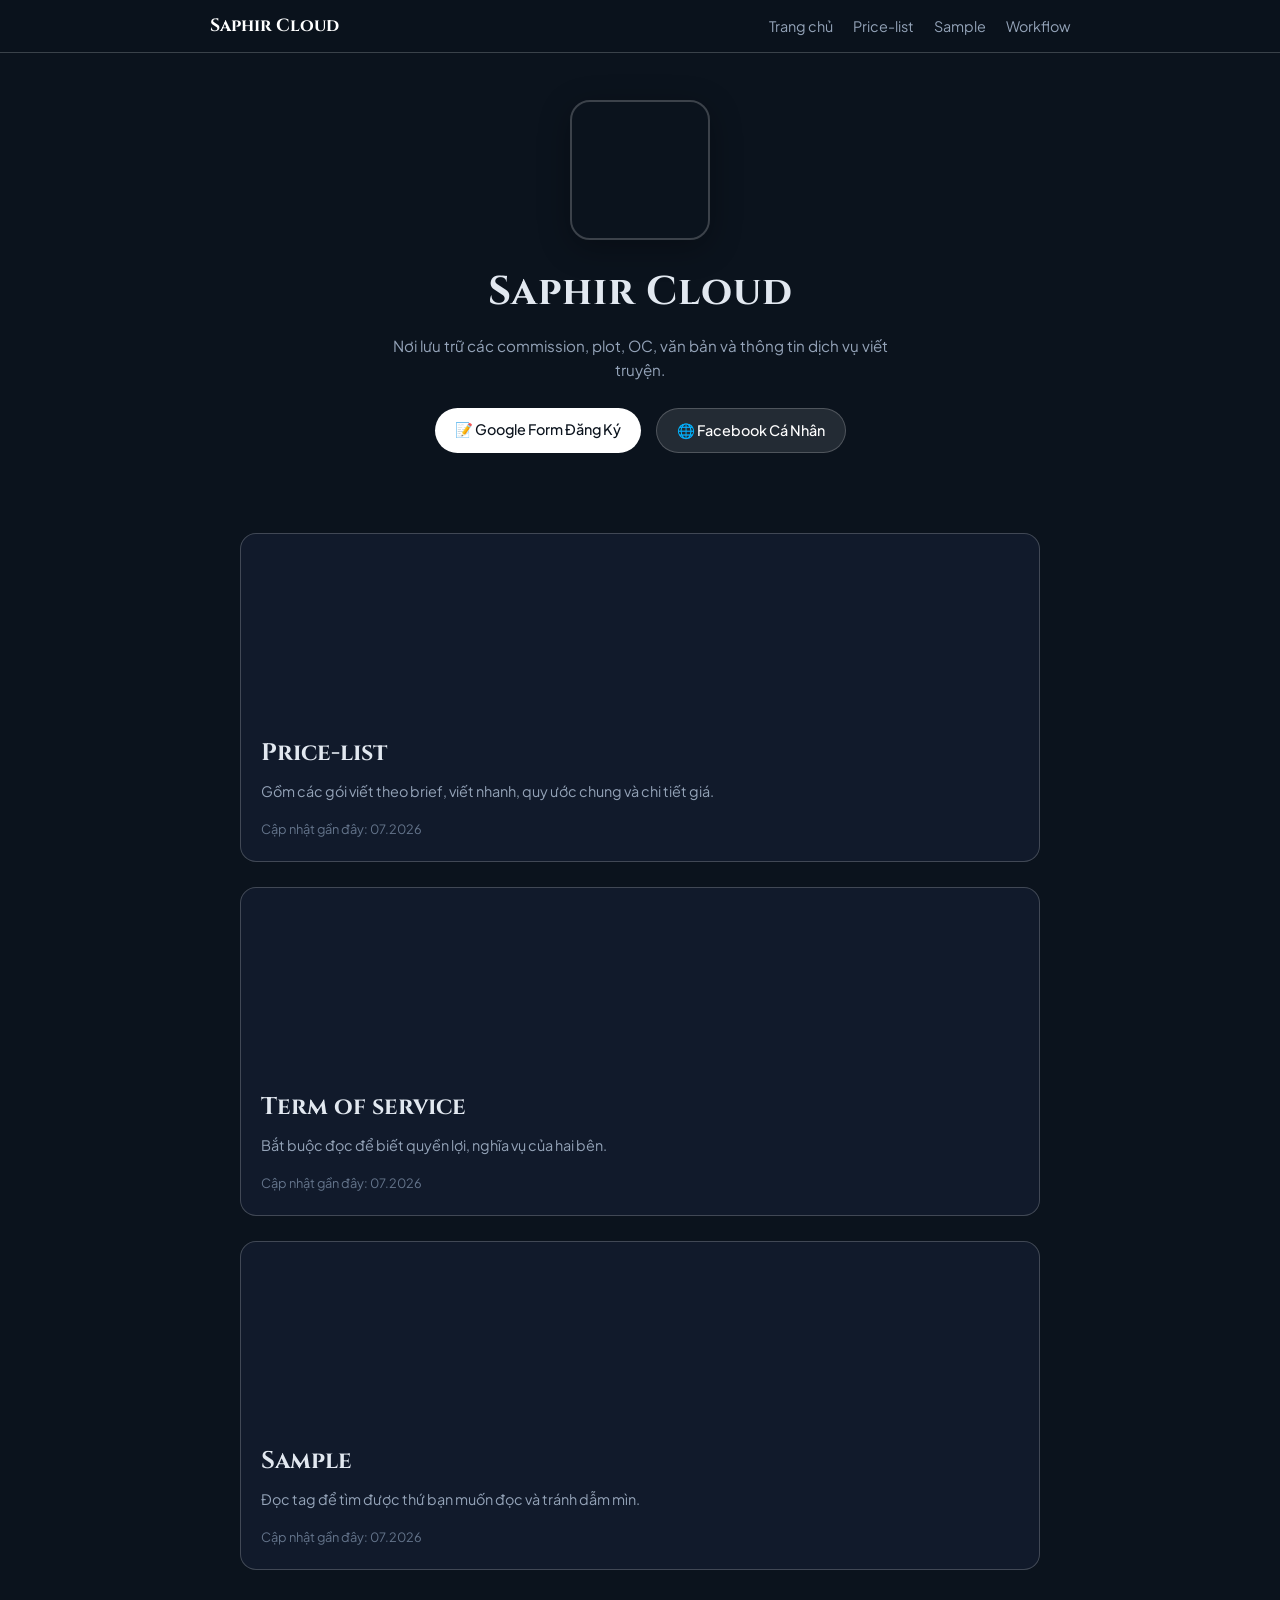
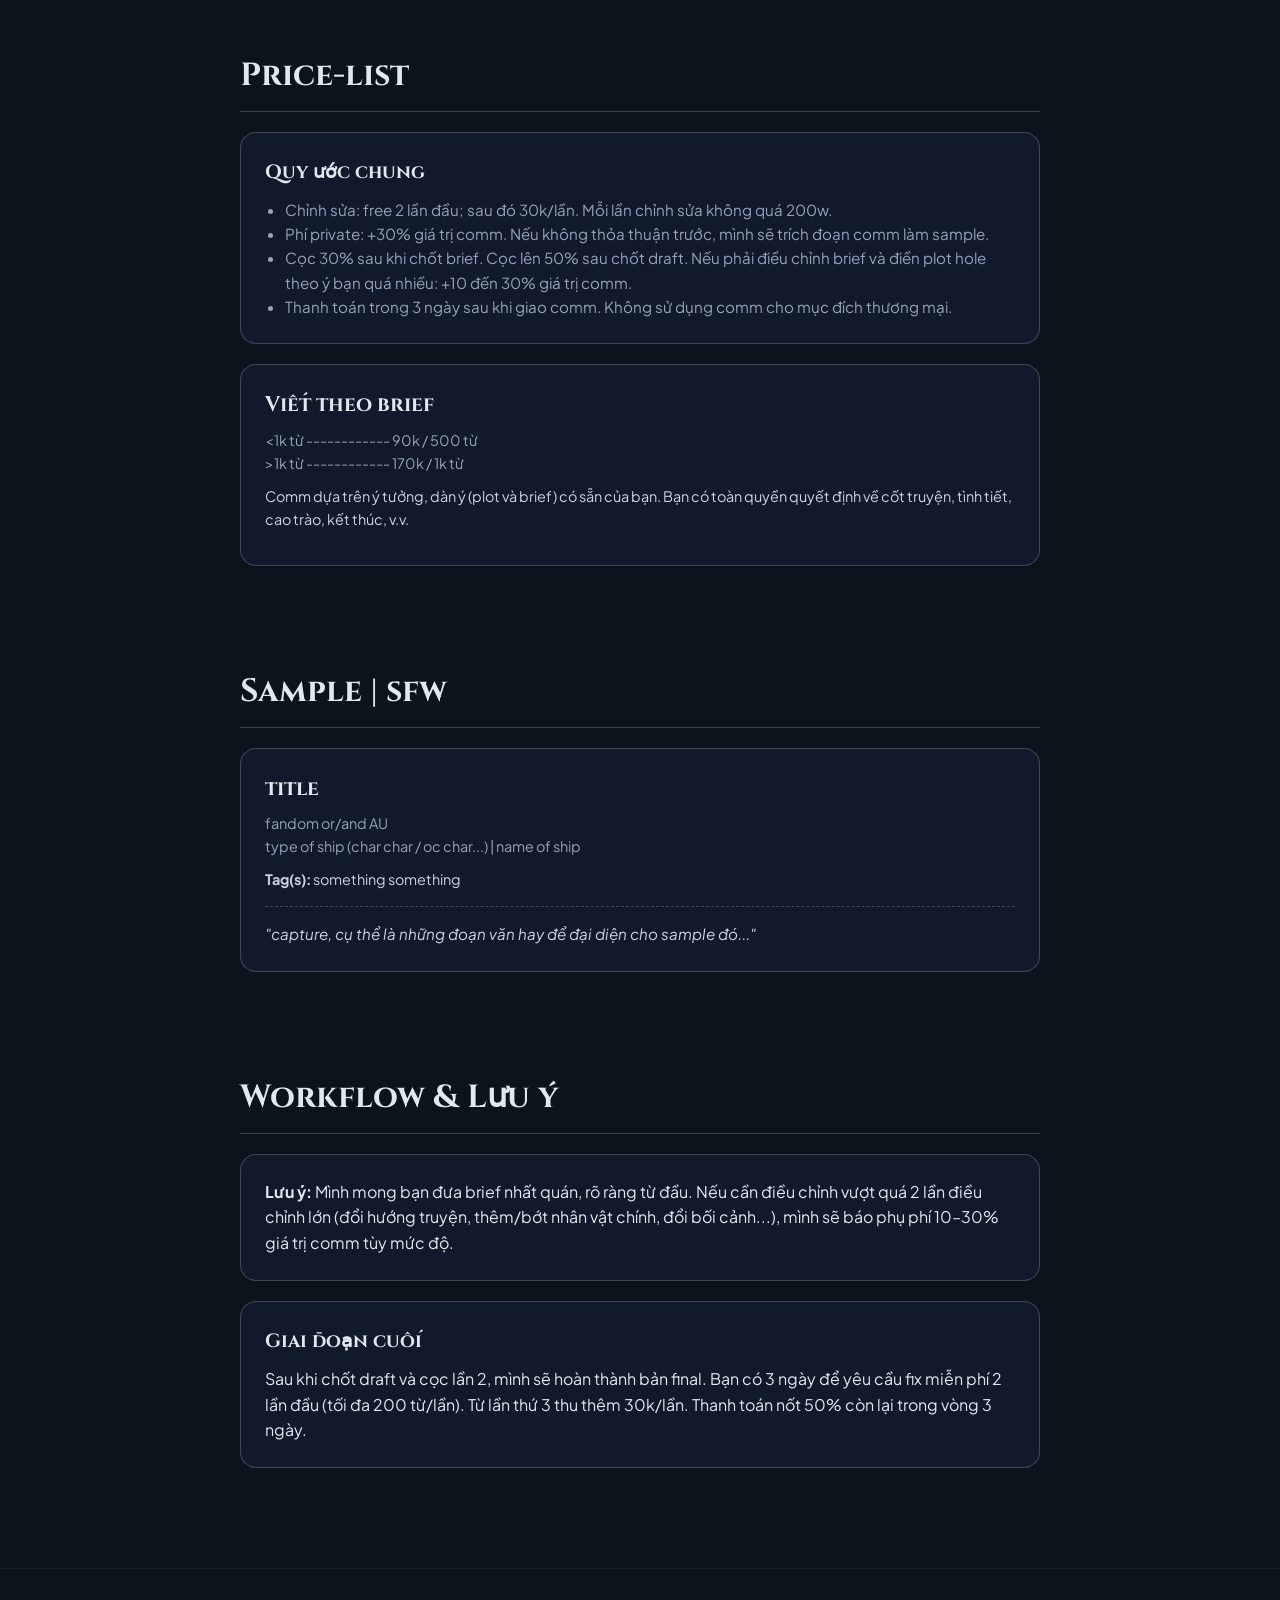
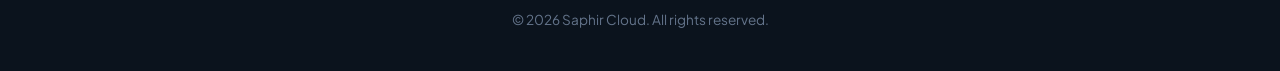
==== my-saphir-cloud-web/index.html @ a9335d6f "Add files via upload" ====
<!DOCTYPE html>
<html lang="vi">
<head>
    <meta charset="UTF-8">
    <meta name="viewport" content="width=device-width, initial-scale=1.0">
    <title>Saphir Cloud | Commission Portfolio</title>
    <link rel="stylesheet" href="css/style.css">
    <!-- Google Fonts -->
    <link href="https://fonts.googleapis.com/css2?family=Cinzel:wght@500;700&family=Plus+Jakarta+Sans:wght@300;400;500;600&display=swap" rel="stylesheet">
</head>
<body>

    <!-- THANH MENU CỐ ĐỊNH TRÊN CÙNG -->
    <nav class="top-navbar">
        <div class="nav-container">
            <a href="#hero" class="nav-logo">Saphir Cloud</a>
            <ul class="nav-menu">
                <li><a href="#hero">Trang chủ</a></li>
                <li><a href="#pricing">Price-list</a></li>
                <li><a href="#samples">Sample</a></li>
                <li><a href="#workflow">Workflow</a></li>
            </ul>
        </div>
    </nav>

    <!-- 1. HERO / HEADER SECTION -->
    <header id="hero" class="hero-section">
        <div class="hero-content">
            <div class="avatar-container">
                <div class="avatar-slide"></div>
            </div>
            <h1 class="brand-title">Saphir Cloud</h1>
            <p class="bio-text">Nơi lưu trữ các commission, plot, OC, văn bản và thông tin dịch vụ viết truyện.</p>
            
            <div class="social-buttons">
                <!-- GÁN LINK GOOGLE FORM CỦA BẠN VÀO ĐÂY -->
                <a href="https://forms.gle/LINK_GOOGLE_FORM_CUA_BAN" target="_blank" class="btn primary-btn">📝 Google Form Đăng Ký</a>
                <!-- GÁN LINK FACEBOOK CỦA BẠN VÀO ĐÂY -->
                <a href="https://facebook.com/LINK_FACEBOOK_CUA_BAN" target="_blank" class="btn secondary-btn">🌐 Facebook Cá Nhân</a>
            </div>
        </div>
    </header>

    <!-- 2. NAVIGATION CARDS / MAIN MENU SECTION -->
    <section id="menu-cards" class="container section-padding">
        <div class="cards-grid">
            <!-- Card 1: Price-list -->
            <div class="card-item" onclick="scrollToSection('pricing')">
                <div class="card-image-box">
                    <div class="img-placeholder water-lily-1"></div>
                </div>
                <div class="card-text">
                    <h2>Price-list</h2>
                    <p>Gồm các gói viết theo brief, viết nhanh, quy ước chung và chi tiết giá.</p>
                    <span class="update-time">Cập nhật gần đây: 07.2026</span>
                </div>
            </div>

            <!-- Card 2: Term of Service - GÁN LINK GOOGLE DOCS VÀO ĐÂY -->
            <a href="https://docs.google.com/document/d/LINK_DOCS_TOS_CUA_BAN" target="_blank" class="card-item card-link">
                <div class="card-image-box">
                    <div class="img-placeholder water-lily-2"></div>
                </div>
                <div class="card-text">
                    <h2>Term of service</h2>
                    <p>Bắt buộc đọc để biết quyền lợi, nghĩa vụ của hai bên.</p>
                    <span class="update-time">Cập nhật gần đây: 07.2026</span>
                </div>
            </a>

            <!-- Card 3: Sample -->
            <div class="card-item" onclick="scrollToSection('samples')">
                <div class="card-image-box">
                    <div class="img-placeholder water-lily-3"></div>
                </div>
                <div class="card-text">
                    <h2>Sample</h2>
                    <p>Đọc tag để tìm được thứ bạn muốn đọc và tránh dẫm mìn.</p>
                    <span class="update-time">Cập nhật gần đây: 07.2026</span>
                </div>
            </div>
        </div>
    </section>

    <!-- 3. PRICE-LIST SECTION -->
    <section id="pricing" class="container section-padding">
        <h2 class="section-heading">Price-list</h2>
        
        <div class="sample-box">
            <h3 class="workflow-heading">Quy ước chung</h3>
            <ul style="padding-left: 20px; color: var(--text-muted); font-size: 0.95rem;">
                <li>Chỉnh sửa: free 2 lần đầu; sau đó 30k/lần. Mỗi lần chỉnh sửa không quá 200w.</li>
                <li>Phí private: +30% giá trị comm. Nếu không thỏa thuận trước, mình sẽ trích đoạn comm làm sample.</li>
                <li>Cọc 30% sau khi chốt brief. Cọc lên 50% sau chốt draft. Nếu phải điều chỉnh brief và điền plot hole theo ý bạn quá nhiều: +10 đến 30% giá trị comm.</li>
                <li>Thanh toán trong 3 ngày sau khi giao comm. Không sử dụng comm cho mục đích thương mại.</li>
            </ul>
        </div>

        <div class="sample-box">
            <h3 class="sample-title">Viết theo brief</h3>
            <p class="sample-meta">&lt;1k từ ------------ 90k / 500 từ</p>
            <p class="sample-meta">&gt;1k từ ------------ 170k / 1k từ</p>
            <p class="sample-tag" style="margin-top: 10px;">Comm dựa trên ý tưởng, dàn ý (plot và brief) có sẵn của bạn. Bạn có toàn quyền quyết định về cốt truyện, tình tiết, cao trào, kết thúc, v.v.</p>
        </div>
    </section>

    <!-- 4. SAMPLE SECTION | SFW -->
    <section id="samples" class="container section-padding">
        <h2 class="section-heading">Sample | sfw</h2>
        
        <div class="sample-box">
            <h3 class="sample-title">title</h3>
            <p class="sample-meta">fandom or/and AU</p>
            <p class="sample-meta">type of ship (char char / oc char...) | name of ship</p>
            <p class="sample-tag"><strong>Tag(s):</strong> something something</p>
            <div class="sample-capture">
                "capture, cụ thể là những đoạn văn hay để đại diện cho sample đó..."
            </div>
        </div>
    </section>

    <!-- 5. WORKFLOW SECTION -->
    <section id="workflow" class="container section-padding">
        <h2 class="section-heading">Workflow & Lưu ý</h2>
        <div class="workflow-box">
            <p><strong>Lưu ý:</strong> Mình mong bạn đưa brief nhất quán, rõ ràng từ đầu. Nếu cần điều chỉnh vượt quá 2 lần điều chỉnh lớn (đổi hướng truyện, thêm/bớt nhân vật chính, đổi bối cảnh...), mình sẽ báo phụ phí 10–30% giá trị comm tùy mức độ.</p>
        </div>
        <div class="workflow-box">
            <h3 class="workflow-heading">Giai đoạn cuối</h3>
            <p>Sau khi chốt draft và cọc lần 2, mình sẽ hoàn thành bản final. Bạn có 3 ngày để yêu cầu fix miễn phí 2 lần đầu (tối đa 200 từ/lần). Từ lần thứ 3 thu thêm 30k/lần. Thanh toán nốt 50% còn lại trong vòng 3 ngày.</p>
        </div>
    </section>

    <!-- FOOTER -->
    <footer>
        <p>&copy; 2026 Saphir Cloud. All rights reserved.</p>
    </footer>

    <script src="js/main.js"></script>
</body>
</html>
---- my-saphir-cloud-web/css/style.css ----
:root {
    --bg-color: #0b131d;
    --card-bg: rgba(20, 30, 48, 0.75);
    --border-color: rgba(255, 255, 255, 0.2);
    --text-color: #e2e8f0;
    --text-muted: #94a3b8;
    --accent-color: #cbd5e1;
}

* {
    box-sizing: border-box;
    margin: 0;
    padding: 0;
}

body {
    background-color: var(--bg-color);
    background-image: linear-gradient(rgba(11, 19, 29, 0.85), rgba(11, 19, 29, 0.95)), url('../assets/images/background.jpg');
    background-size: cover;
    background-attachment: fixed;
    background-position: center;
    color: var(--text-color);
    font-family: 'Plus Jakarta Sans', sans-serif;
    line-height: 1.6;
    scroll-behavior: smooth;
    padding-top: 60px; /* Tránh bị menu che nội dung đầu */
}

h1, h2, h3, .brand-title, .card-text h2, .sample-title, .nav-logo {
    font-family: 'Cinzel', serif;
}

/* THANH MENU CỐ ĐỊNH TRÊN CÙNG */
.top-navbar {
    position: fixed;
    top: 0;
    left: 0;
    width: 100%;
    background: rgba(11, 19, 29, 0.9);
    backdrop-filter: blur(10px);
    border-bottom: 1px solid var(--border-color);
    z-index: 1000;
}

.nav-container {
    max-width: 900px;
    margin: 0 auto;
    padding: 12px 20px;
    display: flex;
    justify-content: space-between;
    align-items: center;
}

.nav-logo {
    color: #ffffff;
    font-weight: 700;
    text-decoration: none;
    font-size: 1.1rem;
}

.nav-menu {
    display: flex;
    list-style: none;
    gap: 20px;
}

.nav-menu li a {
    color: var(--text-muted);
    text-decoration: none;
    font-size: 0.9rem;
    transition: color 0.3s ease;
}

.nav-menu li a:hover {
    color: #ffffff;
}

/* Các cấu trúc khác giữ nguyên */
.container {
    max-width: 800px;
    margin: 0 auto;
    padding: 0 20px;
}

.section-padding {
    padding: 40px 0;
}

.hero-section {
    text-align: center;
    padding: 40px 20px 40px;
}

.avatar-container {
    width: 140px;
    height: 140px;
    margin: 0 auto 20px;
    border-radius: 20px;
    overflow: hidden;
    border: 2px solid var(--border-color);
    box-shadow: 0 8px 32px rgba(0, 0, 0, 0.3);
}

.avatar-slide {
    width: 100%;
    height: 100%;
    background-image: url('../assets/images/avatar.jpg');
    background-size: cover;
    background-position: center;
}

.brand-title {
    font-size: 2.5rem;
    font-weight: 700;
    margin-bottom: 10px;
    letter-spacing: 1px;
}

.bio-text {
    color: var(--text-muted);
    font-size: 0.95rem;
    max-width: 500px;
    margin: 0 auto 25px;
}

.social-buttons {
    display: flex;
    justify-content: center;
    gap: 15px;
    flex-wrap: wrap;
}

.btn {
    padding: 10px 20px;
    border-radius: 30px;
    text-decoration: none;
    font-weight: 500;
    font-size: 0.9rem;
    transition: all 0.3s ease;
}

.primary-btn {
    background-color: #ffffff;
    color: #0b131d;
}

.primary-btn:hover {
    background-color: #cbd5e1;
}

.secondary-btn {
    background-color: rgba(255, 255, 255, 0.1);
    color: #ffffff;
    border: 1px solid var(--border-color);
}

.secondary-btn:hover {
    background-color: rgba(255, 255, 255, 0.2);
}

.cards-grid {
    display: flex;
    flex-direction: column;
    gap: 25px;
}

.card-item, .card-link {
    background: var(--card-bg);
    border: 1px solid var(--border-color);
    border-radius: 16px;
    overflow: hidden;
    cursor: pointer;
    transition: transform 0.3s ease, border-color 0.3s ease;
    backdrop-filter: blur(10px);
    display: block;
    text-decoration: none;
    color: inherit;
}

.card-item:hover, .card-link:hover {
    transform: translateY(-4px);
    border-color: rgba(255, 255, 255, 0.5);
}

.card-image-box {
    height: 180px;
    overflow: hidden;
}

.img-placeholder {
    width: 100%;
    height: 100%;
    background-size: cover;
    background-position: center;
}

.water-lily-1 { background-image: url('../assets/images/sample1.jpg'); }
.water-lily-2 { background-image: url('../assets/images/sample2.jpg'); }
.water-lily-3 { background-image: url('../assets/images/sample3.jpg'); }

.card-text {
    padding: 20px;
}

.card-text h2 {
    font-size: 1.5rem;
    margin-bottom: 8px;
}

.card-text p {
    color: var(--text-muted);
    font-size: 0.9rem;
    margin-bottom: 12px;
}

.update-time {
    font-size: 0.8rem;
    color: #64748b;
}

.section-heading {
    font-size: 2rem;
    margin-bottom: 20px;
    border-bottom: 1px solid var(--border-color);
    padding-bottom: 10px;
}

.sample-box, .workflow-box {
    background: var(--card-bg);
    border: 1px solid var(--border-color);
    border-radius: 16px;
    padding: 24px;
    margin-bottom: 20px;
    backdrop-filter: blur(10px);
}

.sample-title {
    font-size: 1.3rem;
    font-weight: 700;
    margin-bottom: 6px;
}

.sample-meta {
    font-size: 0.9rem;
    color: var(--text-muted);
}

.sample-tag {
    font-size: 0.9rem;
    color: var(--accent-color);
    margin: 10px 0;
}

.sample-capture {
    margin-top: 15px;
    padding-top: 15px;
    border-top: 1px dashed var(--border-color);
    font-style: italic;
    color: #cbd5e1;
    font-size: 0.95rem;
}

.workflow-heading {
    font-size: 1.2rem;
    margin-bottom: 10px;
}

footer {
    text-align: center;
    padding: 40px 20px;
    color: #64748b;
    font-size: 0.85rem;
    border-top: 1px solid rgba(255, 255, 255, 0.05);
    margin-top: 40px;
}
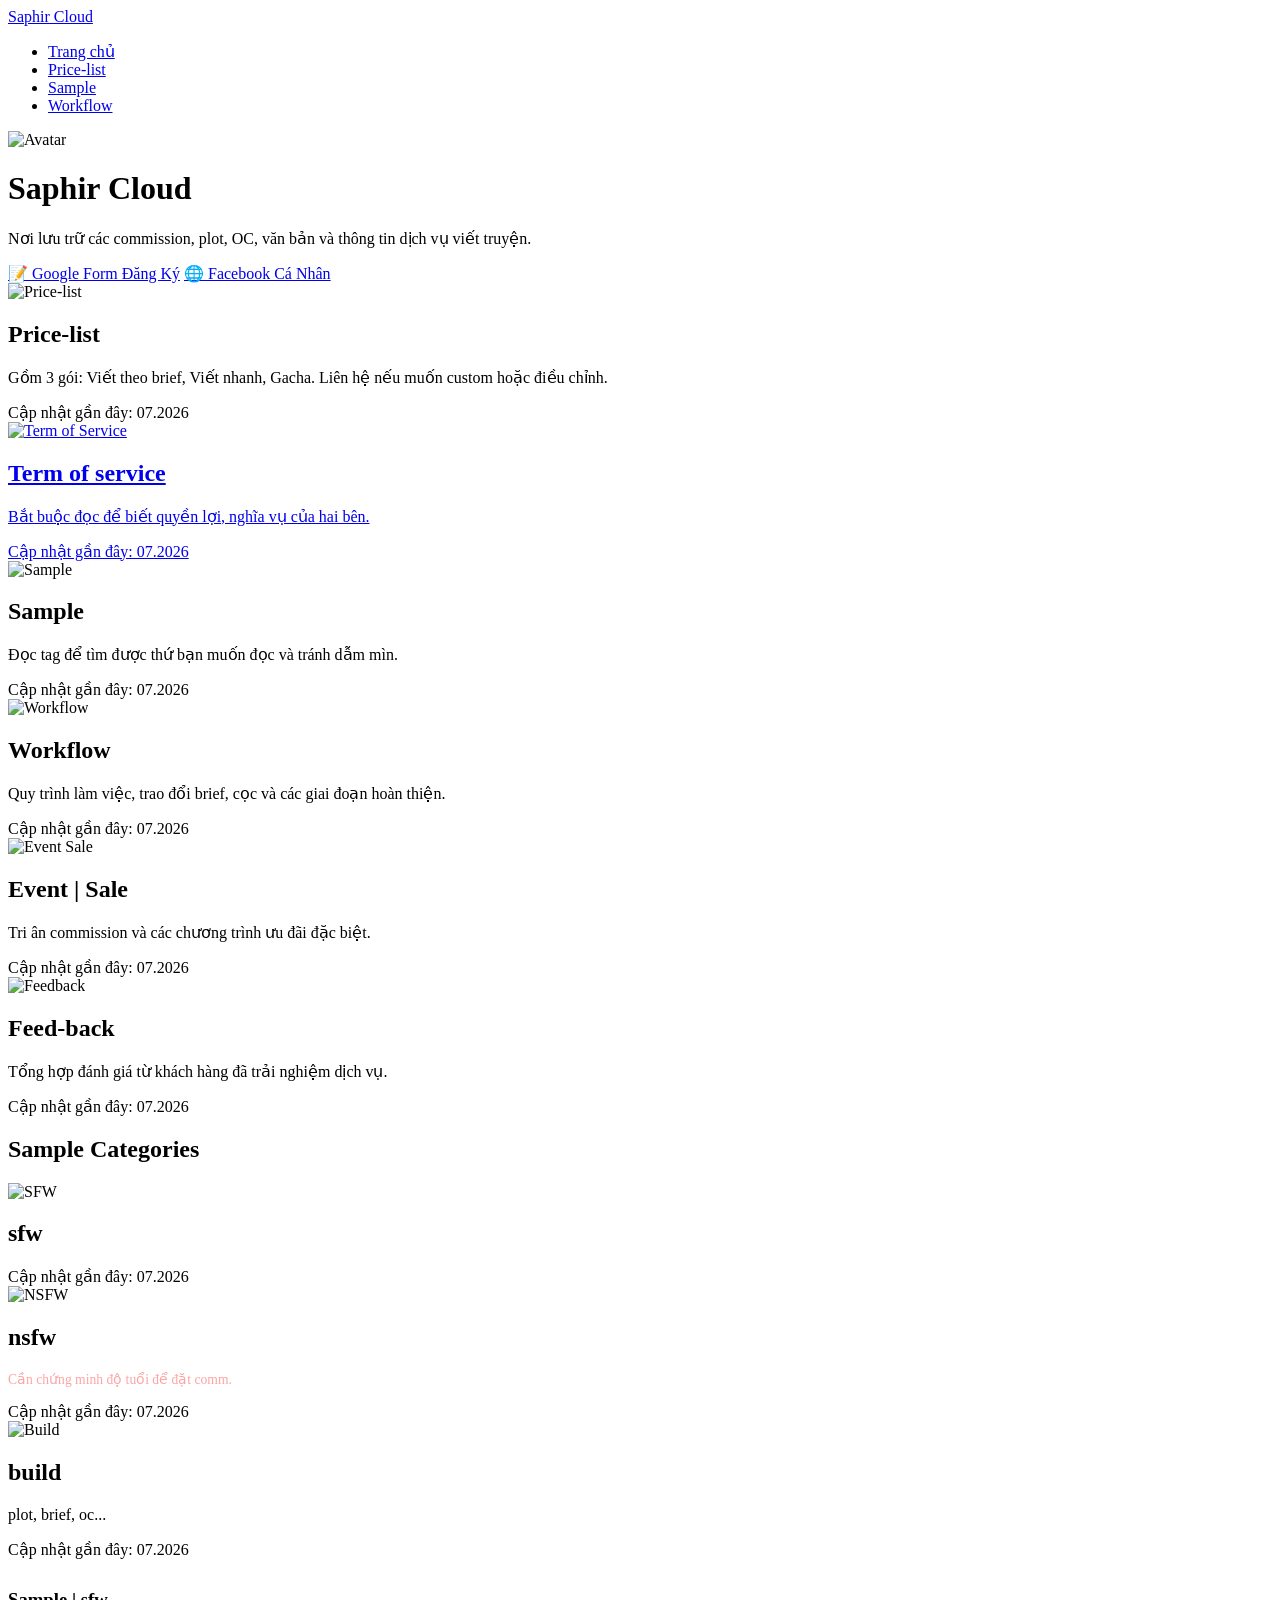
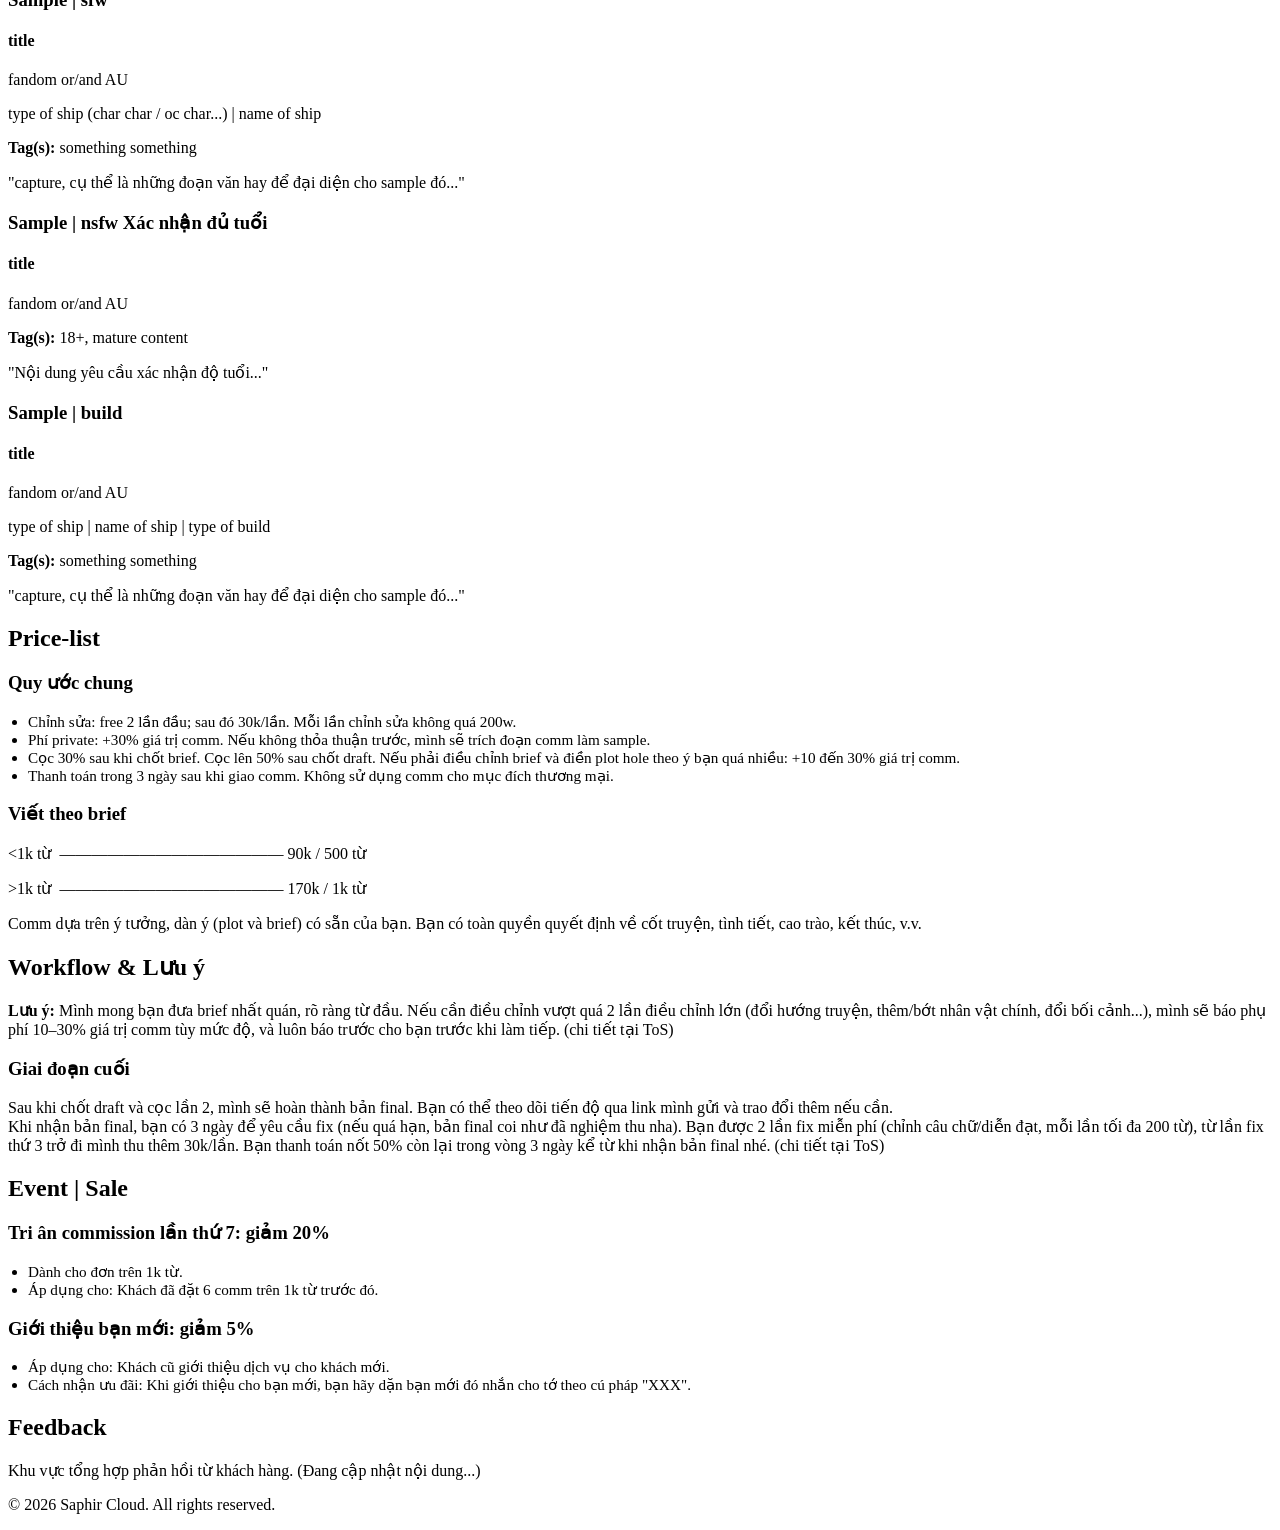
==== commit eb94ecdc: "Add files via upload" ====
--- a/my-saphir-cloud-web/index.html
+++ b/my-saphir-cloud-web/index.html
@@ -5,7 +5,6 @@
     <meta name="viewport" content="width=device-width, initial-scale=1.0">
     <title>Saphir Cloud | Commission Portfolio</title>
     <link rel="stylesheet" href="css/style.css">
-    <!-- Google Fonts -->
     <link href="https://fonts.googleapis.com/css2?family=Cinzel:wght@500;700&family=Plus+Jakarta+Sans:wght@300;400;500;600&display=swap" rel="stylesheet">
 </head>
 <body>
@@ -23,43 +22,42 @@
         </div>
     </nav>
 
-    <!-- 1. HERO / HEADER SECTION -->
+    <!-- HERO SECTION -->
     <header id="hero" class="hero-section">
         <div class="hero-content">
             <div class="avatar-container">
-                <div class="avatar-slide"></div>
+                <img src="assets/images/avatar.jpg" alt="Avatar" class="avatar-img">
             </div>
             <h1 class="brand-title">Saphir Cloud</h1>
             <p class="bio-text">Nơi lưu trữ các commission, plot, OC, văn bản và thông tin dịch vụ viết truyện.</p>
             
             <div class="social-buttons">
-                <!-- GÁN LINK GOOGLE FORM CỦA BẠN VÀO ĐÂY -->
                 <a href="https://forms.gle/LINK_GOOGLE_FORM_CUA_BAN" target="_blank" class="btn primary-btn">📝 Google Form Đăng Ký</a>
-                <!-- GÁN LINK FACEBOOK CỦA BẠN VÀO ĐÂY -->
                 <a href="https://facebook.com/LINK_FACEBOOK_CUA_BAN" target="_blank" class="btn secondary-btn">🌐 Facebook Cá Nhân</a>
             </div>
         </div>
     </header>
 
-    <!-- 2. NAVIGATION CARDS / MAIN MENU SECTION -->
+    <!-- 6 KHỐI NỘI DUNG CHÍNH -->
     <section id="menu-cards" class="container section-padding">
         <div class="cards-grid">
-            <!-- Card 1: Price-list -->
+            
+            <!-- 1. Price-list -->
             <div class="card-item" onclick="scrollToSection('pricing')">
                 <div class="card-image-box">
-                    <div class="img-placeholder water-lily-1"></div>
+                    <img src="assets/images/price-list.jpg" alt="Price-list">
                 </div>
                 <div class="card-text">
                     <h2>Price-list</h2>
-                    <p>Gồm các gói viết theo brief, viết nhanh, quy ước chung và chi tiết giá.</p>
-                    <span class="update-time">Cập nhật gần đây: 07.2026</span>
-                </div>
-            </div>
-
-            <!-- Card 2: Term of Service - GÁN LINK GOOGLE DOCS VÀO ĐÂY -->
+                    <p>Gồm 3 gói: Viết theo brief, Viết nhanh, Gacha. Liên hệ nếu muốn custom hoặc điều chỉnh.</p>
+                    <span class="update-time">Cập nhật gần đây: 07.2026</span>
+                </div>
+            </div>
+
+            <!-- 2. Term of Service -->
             <a href="https://docs.google.com/document/d/LINK_DOCS_TOS_CUA_BAN" target="_blank" class="card-item card-link">
                 <div class="card-image-box">
-                    <div class="img-placeholder water-lily-2"></div>
+                    <img src="assets/images/tos.jpg" alt="Term of Service">
                 </div>
                 <div class="card-text">
                     <h2>Term of service</h2>
@@ -68,10 +66,10 @@
                 </div>
             </a>
 
-            <!-- Card 3: Sample -->
+            <!-- 3. Sample -->
             <div class="card-item" onclick="scrollToSection('samples')">
                 <div class="card-image-box">
-                    <div class="img-placeholder water-lily-3"></div>
+                    <img src="assets/images/sample-menu.jpg" alt="Sample">
                 </div>
                 <div class="card-text">
                     <h2>Sample</h2>
@@ -79,10 +77,96 @@
                     <span class="update-time">Cập nhật gần đây: 07.2026</span>
                 </div>
             </div>
-        </div>
-    </section>
-
-    <!-- 3. PRICE-LIST SECTION -->
+
+            <!-- 4. Workflow -->
+            <div class="card-item" onclick="scrollToSection('workflow')">
+                <div class="card-image-box">
+                    <img src="assets/images/workflow.jpg" alt="Workflow">
+                </div>
+                <div class="card-text">
+                    <h2>Workflow</h2>
+                    <p>Quy trình làm việc, trao đổi brief, cọc và các giai đoạn hoàn thiện.</p>
+                    <span class="update-time">Cập nhật gần đây: 07.2026</span>
+                </div>
+            </div>
+
+            <!-- 5. Event | Sale -->
+            <div class="card-item" onclick="scrollToSection('event')">
+                <div class="card-image-box">
+                    <img src="assets/images/event-sale.jpg" alt="Event Sale">
+                </div>
+                <div class="card-text">
+                    <h2>Event | Sale</h2>
+                    <p>Tri ân commission và các chương trình ưu đãi đặc biệt.</p>
+                    <span class="update-time">Cập nhật gần đây: 07.2026</span>
+                </div>
+            </div>
+
+            <!-- 6. Feedback -->
+            <div class="card-item" onclick="scrollToSection('feedback')">
+                <div class="card-image-box">
+                    <img src="assets/images/feedback.jpg" alt="Feedback">
+                </div>
+                <div class="card-text">
+                    <h2>Feed-back</h2>
+                    <p>Tổng hợp đánh giá từ khách hàng đã trải nghiệm dịch vụ.</p>
+                    <span class="update-time">Cập nhật gần đây: 07.2026</span>
+                </div>
+            </div>
+
+        </div>
+    </section>
+
+    <!-- SAMPLE CATEGORIES (SFW, NSFW, BUILD) -->
+    <section id="samples" class="container section-padding">
+        <h2 class="section-heading">Sample Categories</h2>
+        
+        <div class="cards-grid" style="margin-bottom: 30px;">
+            <div class="card-item" onclick="scrollToSection('sfw-section')">
+                <div class="card-image-box"><img src="assets/images/sfw.jpg" alt="SFW"></div>
+                <div class="card-text"><h2>sfw</h2><span class="update-time">Cập nhật gần đây: 07.2026</span></div>
+            </div>
+            <div class="card-item" onclick="scrollToSection('nsfw-section')">
+                <div class="card-image-box"><img src="assets/images/nsfw.jpg" alt="NSFW"></div>
+                <div class="card-text"><h2>nsfw</h2><p style="color: #fca5a5; font-size: 0.85rem;">Cần chứng minh độ tuổi để đặt comm.</p><span class="update-time">Cập nhật gần đây: 07.2026</span></div>
+            </div>
+            <div class="card-item" onclick="scrollToSection('build-section')">
+                <div class="card-image-box"><img src="assets/images/build.jpg" alt="Build"></div>
+                <div class="card-text"><h2>build</h2><p>plot, brief, oc...</p><span class="update-time">Cập nhật gần đây: 07.2026</span></div>
+            </div>
+        </div>
+
+        <!-- Chi tiết SFW -->
+        <div id="sfw-section" class="sample-box">
+            <h3 class="sample-cat-title">Sample | sfw</h3>
+            <h4 class="sample-title">title</h4>
+            <p class="sample-meta">fandom or/and AU</p>
+            <p class="sample-meta">type of ship (char char / oc char...) | name of ship</p>
+            <p class="sample-tag"><strong>Tag(s):</strong> something something</p>
+            <div class="sample-capture">"capture, cụ thể là những đoạn văn hay để đại diện cho sample đó..."</div>
+        </div>
+
+        <!-- Chi tiết NSFW -->
+        <div id="nsfw-section" class="sample-box" style="margin-top: 20px;">
+            <h3 class="sample-cat-title">Sample | nsfw <span class="badge-age">Xác nhận đủ tuổi</span></h3>
+            <h4 class="sample-title">title</h4>
+            <p class="sample-meta">fandom or/and AU</p>
+            <p class="sample-tag"><strong>Tag(s):</strong> 18+, mature content</p>
+            <div class="sample-capture">"Nội dung yêu cầu xác nhận độ tuổi..."</div>
+        </div>
+
+        <!-- Chi tiết BUILD -->
+        <div id="build-section" class="sample-box" style="margin-top: 20px;">
+            <h3 class="sample-cat-title">Sample | build</h3>
+            <h4 class="sample-title">title</h4>
+            <p class="sample-meta">fandom or/and AU</p>
+            <p class="sample-meta">type of ship | name of ship | type of build</p>
+            <p class="sample-tag"><strong>Tag(s):</strong> something something</p>
+            <div class="sample-capture">"capture, cụ thể là những đoạn văn hay để đại diện cho sample đó..."</div>
+        </div>
+    </section>
+
+    <!-- PRICE-LIST CHI TIẾT -->
     <section id="pricing" class="container section-padding">
         <h2 class="section-heading">Price-list</h2>
         
@@ -98,36 +182,51 @@
 
         <div class="sample-box">
             <h3 class="sample-title">Viết theo brief</h3>
-            <p class="sample-meta">&lt;1k từ ------------ 90k / 500 từ</p>
-            <p class="sample-meta">&gt;1k từ ------------ 170k / 1k từ</p>
+            <p class="sample-meta">&lt;1k từ &nbsp;&mdash;&mdash;&mdash;&mdash;&mdash;&mdash;&mdash;&mdash;&mdash;&mdash;&mdash;&mdash;&mdash;&mdash; 90k / 500 từ</p>
+            <p class="sample-meta">&gt;1k từ &nbsp;&mdash;&mdash;&mdash;&mdash;&mdash;&mdash;&mdash;&mdash;&mdash;&mdash;&mdash;&mdash;&mdash;&mdash; 170k / 1k từ</p>
             <p class="sample-tag" style="margin-top: 10px;">Comm dựa trên ý tưởng, dàn ý (plot và brief) có sẵn của bạn. Bạn có toàn quyền quyết định về cốt truyện, tình tiết, cao trào, kết thúc, v.v.</p>
         </div>
     </section>
 
-    <!-- 4. SAMPLE SECTION | SFW -->
-    <section id="samples" class="container section-padding">
-        <h2 class="section-heading">Sample | sfw</h2>
-        
-        <div class="sample-box">
-            <h3 class="sample-title">title</h3>
-            <p class="sample-meta">fandom or/and AU</p>
-            <p class="sample-meta">type of ship (char char / oc char...) | name of ship</p>
-            <p class="sample-tag"><strong>Tag(s):</strong> something something</p>
-            <div class="sample-capture">
-                "capture, cụ thể là những đoạn văn hay để đại diện cho sample đó..."
-            </div>
-        </div>
-    </section>
-
-    <!-- 5. WORKFLOW SECTION -->
+    <!-- WORKFLOW CHI TIẾT -->
     <section id="workflow" class="container section-padding">
         <h2 class="section-heading">Workflow & Lưu ý</h2>
         <div class="workflow-box">
-            <p><strong>Lưu ý:</strong> Mình mong bạn đưa brief nhất quán, rõ ràng từ đầu. Nếu cần điều chỉnh vượt quá 2 lần điều chỉnh lớn (đổi hướng truyện, thêm/bớt nhân vật chính, đổi bối cảnh...), mình sẽ báo phụ phí 10–30% giá trị comm tùy mức độ.</p>
+            <p><strong>Lưu ý:</strong> Mình mong bạn đưa brief nhất quán, rõ ràng từ đầu. Nếu cần điều chỉnh vượt quá 2 lần điều chỉnh lớn (đổi hướng truyện, thêm/bớt nhân vật chính, đổi bối cảnh...), mình sẽ báo phụ phí 10–30% giá trị comm tùy mức độ, và luôn báo trước cho bạn trước khi làm tiếp. (chi tiết tại ToS)</p>
         </div>
         <div class="workflow-box">
             <h3 class="workflow-heading">Giai đoạn cuối</h3>
-            <p>Sau khi chốt draft và cọc lần 2, mình sẽ hoàn thành bản final. Bạn có 3 ngày để yêu cầu fix miễn phí 2 lần đầu (tối đa 200 từ/lần). Từ lần thứ 3 thu thêm 30k/lần. Thanh toán nốt 50% còn lại trong vòng 3 ngày.</p>
+            <p>Sau khi chốt draft và cọc lần 2, mình sẽ hoàn thành bản final. Bạn có thể theo dõi tiến độ qua link mình gửi và trao đổi thêm nếu cần.<br>
+            Khi nhận bản final, bạn có 3 ngày để yêu cầu fix (nếu quá hạn, bản final coi như đã nghiệm thu nha). Bạn được 2 lần fix miễn phí (chỉnh câu chữ/diễn đạt, mỗi lần tối đa 200 từ), từ lần fix thứ 3 trở đi mình thu thêm 30k/lần. Bạn thanh toán nốt 50% còn lại trong vòng 3 ngày kể từ khi nhận bản final nhé. (chi tiết tại ToS)</p>
+        </div>
+    </section>
+
+    <!-- EVENT | SALE SECTION (Đã cập nhật đúng chuẩn theo ảnh nguồn) -->
+    <section id="event" class="container section-padding">
+        <h2 class="section-heading">Event | Sale</h2>
+        
+        <div class="sample-box">
+            <h3 class="sample-title">Tri ân commission lần thứ 7: giảm 20%</h3>
+            <ul style="padding-left: 20px; color: var(--text-muted); font-size: 0.95rem; margin-top: 8px;">
+                <li>Dành cho đơn trên 1k từ.</li>
+                <li>Áp dụng cho: Khách đã đặt 6 comm trên 1k từ trước đó.</li>
+            </ul>
+        </div>
+
+        <div class="sample-box">
+            <h3 class="sample-title">Giới thiệu bạn mới: giảm 5%</h3>
+            <ul style="padding-left: 20px; color: var(--text-muted); font-size: 0.95rem; margin-top: 8px;">
+                <li>Áp dụng cho: Khách cũ giới thiệu dịch vụ cho khách mới.</li>
+                <li>Cách nhận ưu đãi: Khi giới thiệu cho bạn mới, bạn hãy dặn bạn mới đó nhắn cho tớ theo cú pháp "XXX".</li>
+            </ul>
+        </div>
+    </section>
+
+    <!-- FEEDBACK SECTION -->
+    <section id="feedback" class="container section-padding">
+        <h2 class="section-heading">Feedback</h2>
+        <div class="sample-box">
+            <p style="color: var(--text-muted);">Khu vực tổng hợp phản hồi từ khách hàng. (Đang cập nhật nội dung...)</p>
         </div>
     </section>
 
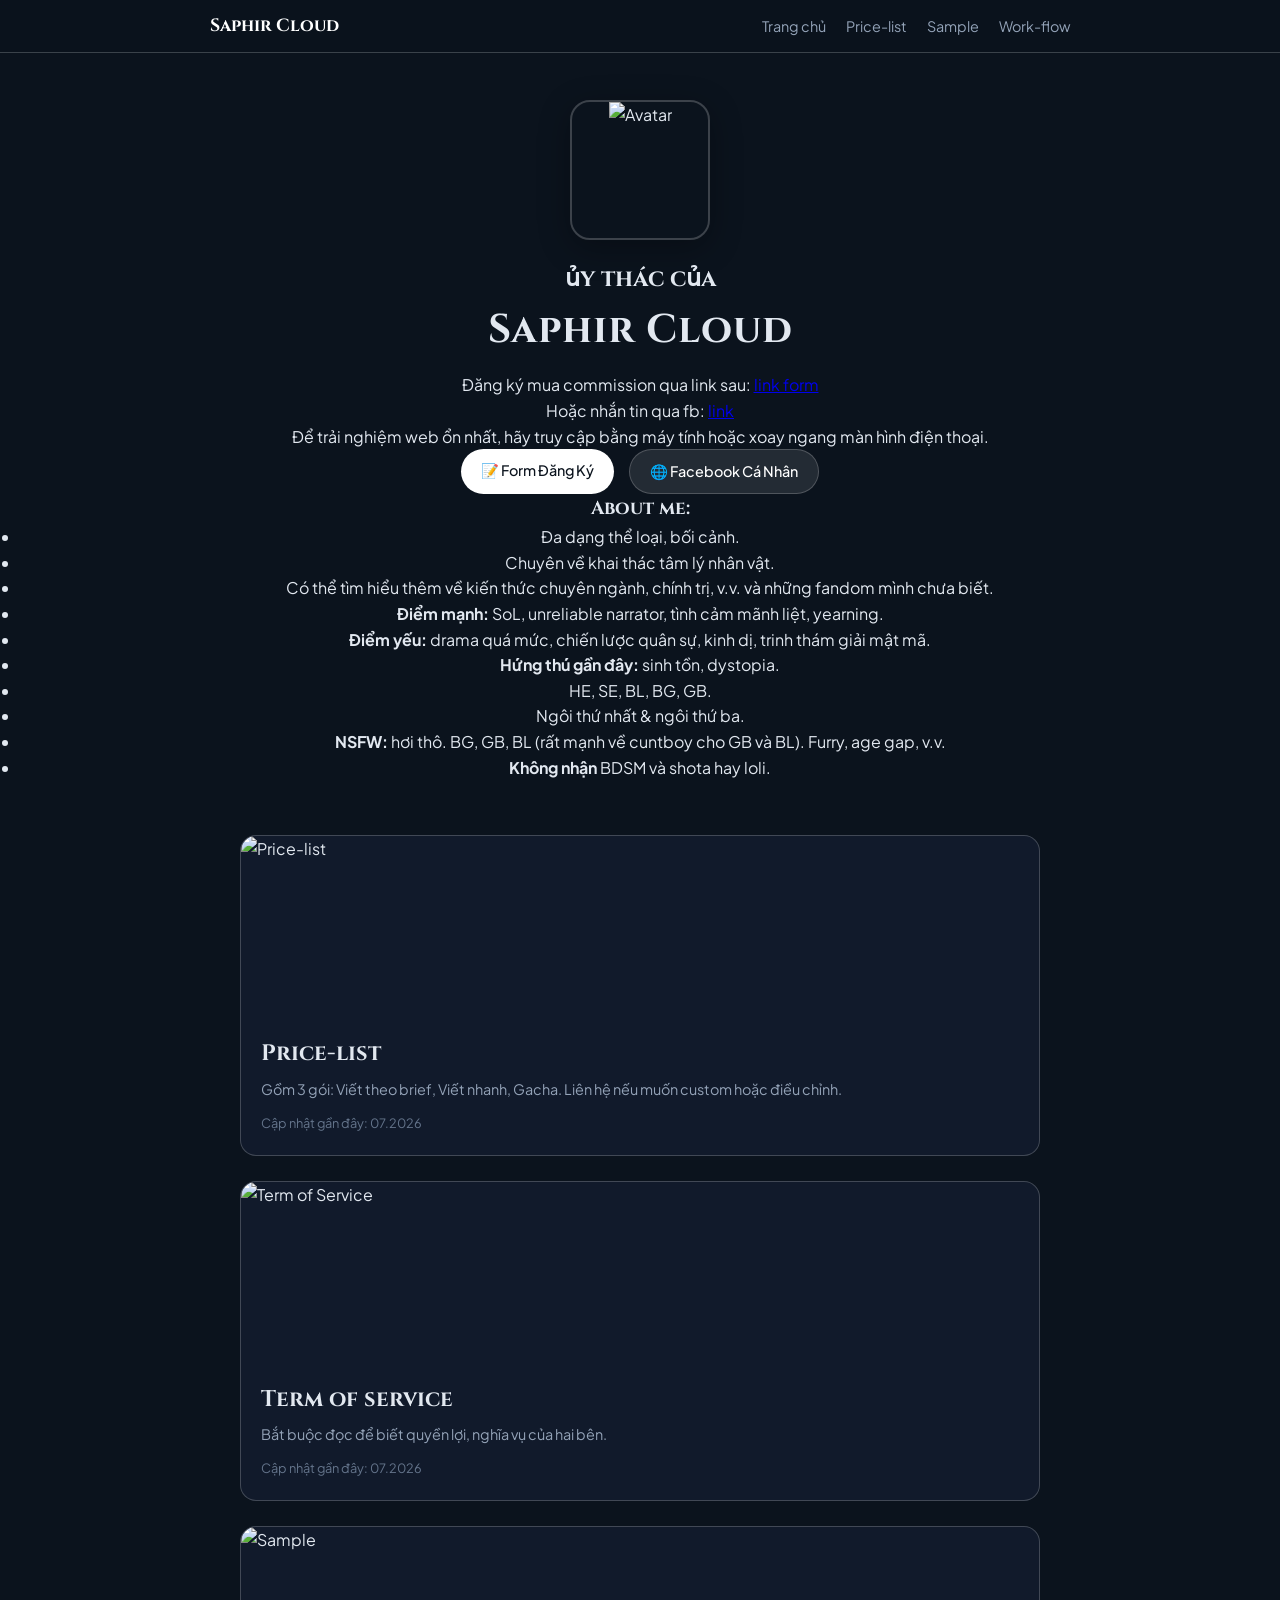
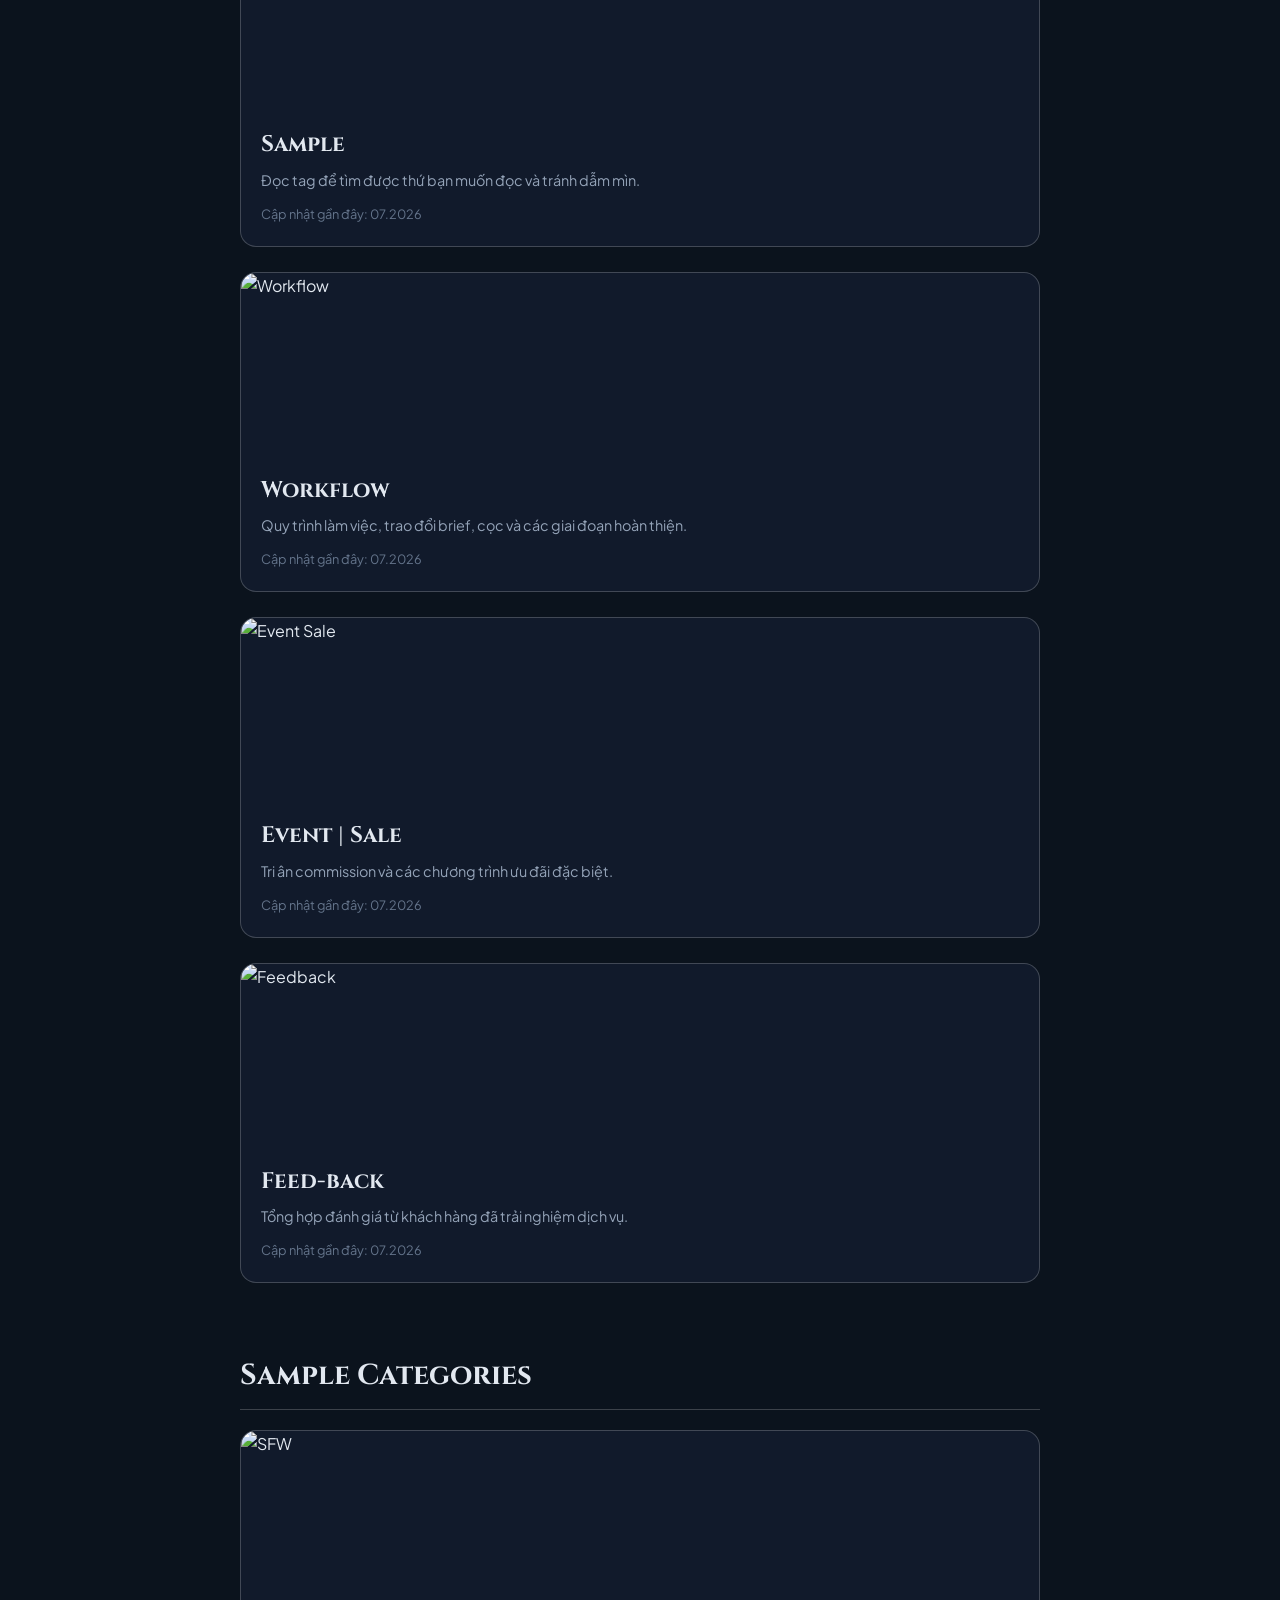
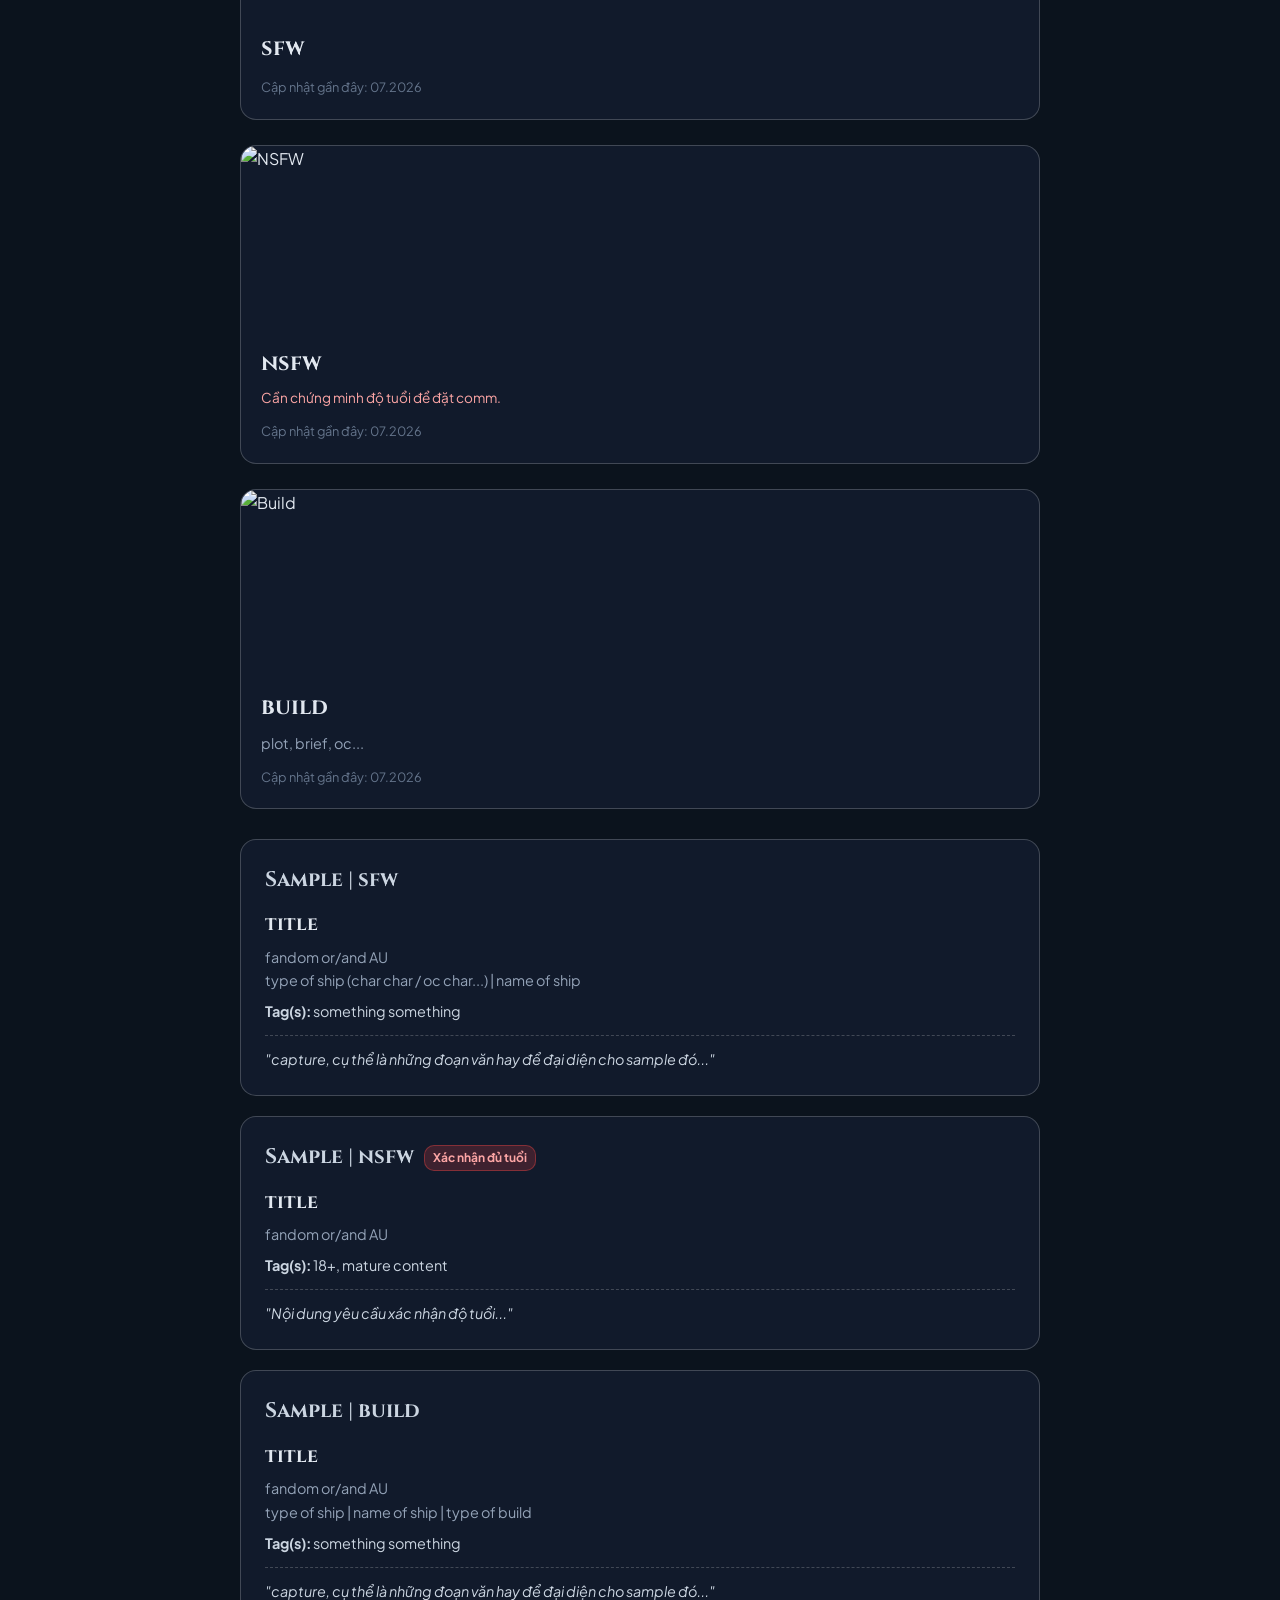
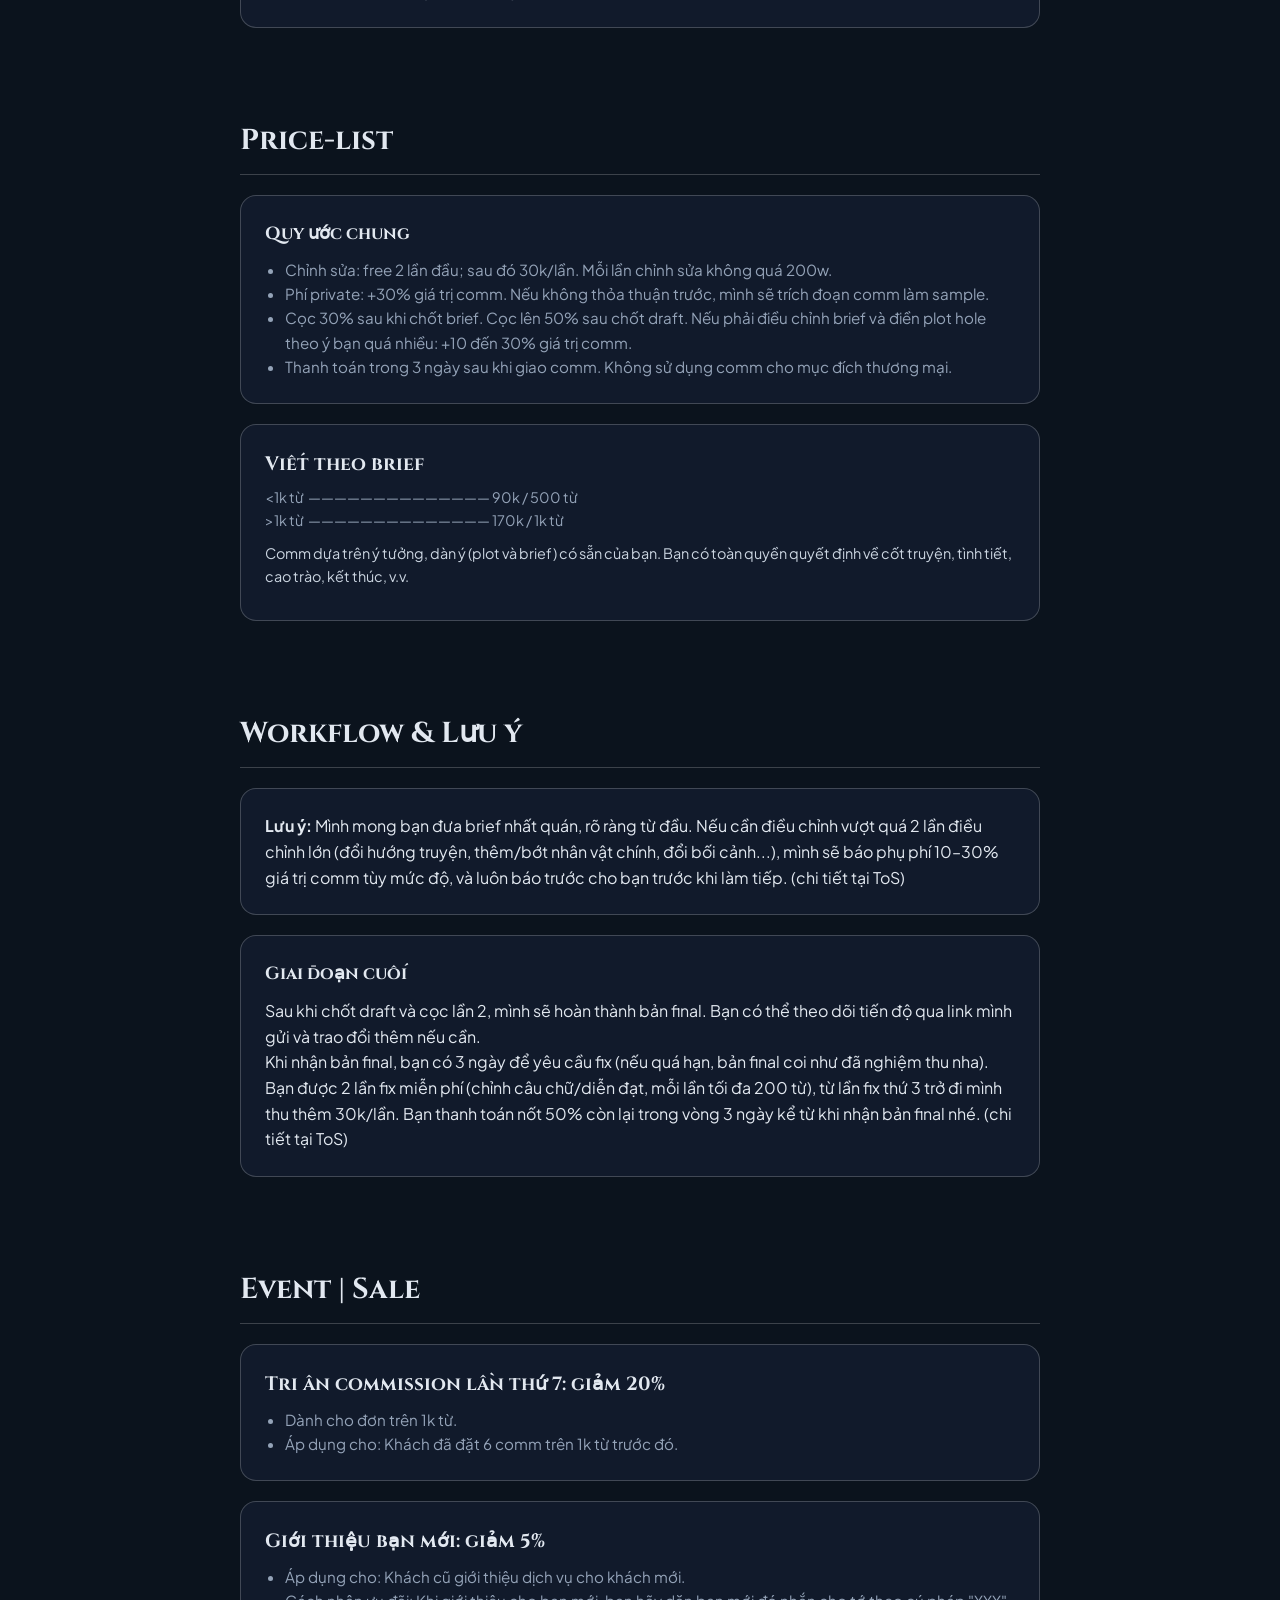
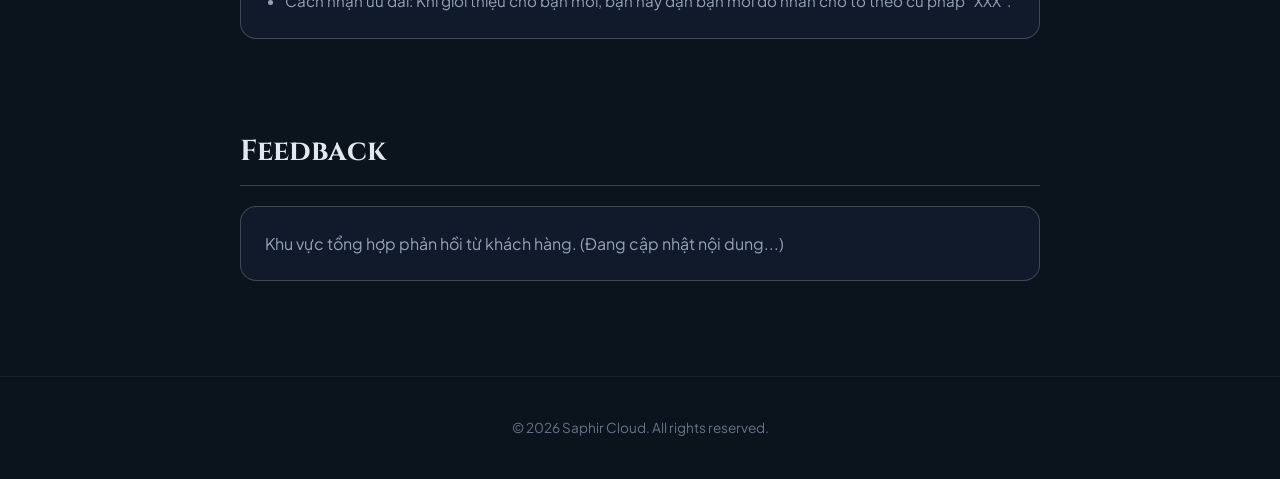
==== commit b1443f01: "Update index.html" ====
--- a/my-saphir-cloud-web/index.html
+++ b/my-saphir-cloud-web/index.html
@@ -17,27 +17,65 @@
                 <li><a href="#hero">Trang chủ</a></li>
                 <li><a href="#pricing">Price-list</a></li>
                 <li><a href="#samples">Sample</a></li>
-                <li><a href="#workflow">Workflow</a></li>
+                <li><a href="#workflow">Work-flow</a></li>
             </ul>
         </div>
     </nav>
 
     <!-- HERO SECTION -->
-    <header id="hero" class="hero-section">
-        <div class="hero-content">
-            <div class="avatar-container">
-                <img src="assets/images/avatar.jpg" alt="Avatar" class="avatar-img">
-            </div>
-            <h1 class="brand-title">Saphir Cloud</h1>
-            <p class="bio-text">Nơi lưu trữ các commission, plot, OC, văn bản và thông tin dịch vụ viết truyện.</p>
+<header id="hero" class="hero-section">
+    <div class="hero-content">
+        <div class="avatar-container">
+            <img src="my-saphir-cloud-web/assets/page1pic1.png" alt="Avatar" class="avatar-img">
+        </div>
+        
+        <h2 class="sub-brand-title">ủy thác của</h2>
+        <h1 class="brand-title">Saphir Cloud</h1>
+        
+        <!-- Hướng dẫn & Link cơ bản -->
+        <div class="intro-note-box">
+            <p>Đăng ký mua commission qua link sau: <a href="https://forms.gle/EeeEqkkdgxh5xyVQA" target="_blank">link form</a></p>
+            <p>Hoặc nhắn tin qua fb: <a href="https://www.facebook.com/lam.diep.71271466/" target="_blank">link</a></p>
+            <p class="highlight-note">Để trải nghiệm web ổn nhất, hãy truy cập bằng máy tính hoặc xoay ngang màn hình điện thoại.</p>
+        </div>
+
+        <div class="social-buttons">
+            <a href="https://forms.gle/EeeEqkkdgxh5xyVQA" target="_blank" class="btn primary-btn">📝 Form Đăng Ký</a>
+            <a href="https://www.facebook.com/lam.diep.71271466/" target="_blank" class="btn secondary-btn">🌐 Facebook Cá Nhân</a>
+        </div>
+
+        <!-- ABOUT ME SECTION (Nội dung chi tiết từ ảnh nguồn số 1) -->
+        <div class="about-me-container">
+            <h3 class="about-heading">About me:</h3>
             
-            <div class="social-buttons">
-                <a href="https://forms.gle/LINK_GOOGLE_FORM_CUA_BAN" target="_blank" class="btn primary-btn">📝 Google Form Đăng Ký</a>
-                <a href="https://facebook.com/LINK_FACEBOOK_CUA_BAN" target="_blank" class="btn secondary-btn">🌐 Facebook Cá Nhân</a>
-            </div>
-        </div>
-    </header>
-
+            <div class="about-grid">
+                <!-- Cột 1 -->
+                <ul class="about-list">
+                    <li>Đa dạng thể loại, bối cảnh.</li>
+                    <li>Chuyên về khai thác tâm lý nhân vật.</li>
+                    <li>Có thể tìm hiểu thêm về kiến thức chuyên ngành, chính trị, v.v. và những fandom mình chưa biết.</li>
+                </ul>
+
+                <!-- Cột 2 -->
+                <ul class="about-list">
+                    <li><strong>Điểm mạnh:</strong> SoL, unreliable narrator, tình cảm mãnh liệt, yearning.</li>
+                    <li><strong>Điểm yếu:</strong> drama quá mức, chiến lược quân sự, kinh dị, trinh thám giải mật mã.</li>
+                    <li><strong>Hứng thú gần đây:</strong> sinh tồn, dystopia.</li>
+                </ul>
+
+                <!-- Cột 3 -->
+                <ul class="about-list">
+                    <li>HE, SE, BL, BG, GB.</li>
+                    <li>Ngôi thứ nhất & ngôi thứ ba.</li>
+                    <li><strong>NSFW:</strong> hơi thô. BG, GB, BL (rất mạnh về cuntboy cho GB và BL). Furry, age gap, v.v.</li>
+                    <li><strong>Không nhận</strong> BDSM và shota hay loli.</li>
+                </ul>
+            </div>
+        </div>
+
+    </div>
+</header>
+    
     <!-- 6 KHỐI NỘI DUNG CHÍNH -->
     <section id="menu-cards" class="container section-padding">
         <div class="cards-grid">
@@ -45,7 +83,7 @@
             <!-- 1. Price-list -->
             <div class="card-item" onclick="scrollToSection('pricing')">
                 <div class="card-image-box">
-                    <img src="assets/images/price-list.jpg" alt="Price-list">
+                    <img src="my-saphir-cloud-web/assets/page2pic1.png" alt="Price-list">
                 </div>
                 <div class="card-text">
                     <h2>Price-list</h2>
@@ -55,9 +93,9 @@
             </div>
 
             <!-- 2. Term of Service -->
-            <a href="https://docs.google.com/document/d/LINK_DOCS_TOS_CUA_BAN" target="_blank" class="card-item card-link">
-                <div class="card-image-box">
-                    <img src="assets/images/tos.jpg" alt="Term of Service">
+            <a href="https://docs.google.com/document/d/10jbHYUmjjnzo12gLv8v0C8bQU42PpOwq/edit?usp=drive_link&ouid=112603152034429805516&rtpof=true&sd=true" target="_blank" class="card-item card-link">
+                <div class="card-image-box">
+                    <img src="my-saphir-cloud-web/assets/page2pic2.png" alt="Term of Service">
                 </div>
                 <div class="card-text">
                     <h2>Term of service</h2>
@@ -69,7 +107,7 @@
             <!-- 3. Sample -->
             <div class="card-item" onclick="scrollToSection('samples')">
                 <div class="card-image-box">
-                    <img src="assets/images/sample-menu.jpg" alt="Sample">
+                    <img src="my-saphir-cloud-web/assets/page2pic3.png" alt="Sample">
                 </div>
                 <div class="card-text">
                     <h2>Sample</h2>
@@ -81,7 +119,7 @@
             <!-- 4. Workflow -->
             <div class="card-item" onclick="scrollToSection('workflow')">
                 <div class="card-image-box">
-                    <img src="assets/images/workflow.jpg" alt="Workflow">
+                    <img src="my-saphir-cloud-web/assets/page12pic1.png" alt="Workflow">
                 </div>
                 <div class="card-text">
                     <h2>Workflow</h2>
@@ -93,7 +131,7 @@
             <!-- 5. Event | Sale -->
             <div class="card-item" onclick="scrollToSection('event')">
                 <div class="card-image-box">
-                    <img src="assets/images/event-sale.jpg" alt="Event Sale">
+                    <img src="my-saphir-cloud-web/assets/page12pic2.png" alt="Event Sale">
                 </div>
                 <div class="card-text">
                     <h2>Event | Sale</h2>
@@ -105,7 +143,7 @@
             <!-- 6. Feedback -->
             <div class="card-item" onclick="scrollToSection('feedback')">
                 <div class="card-image-box">
-                    <img src="assets/images/feedback.jpg" alt="Feedback">
+                    <img src="ĐANGDỪNGỞĐÂYYYYYY17092026" alt="Feedback">
                 </div>
                 <div class="card-text">
                     <h2>Feed-back</h2>
@@ -237,4 +275,4 @@
 
     <script src="js/main.js"></script>
 </body>
-</html>+</html>
--- a/my-saphir-cloud-web/css/style.css
+++ b/my-saphir-cloud-web/css/style.css
@@ -0,0 +1,295 @@
+:root {
+    --bg-color: #0b131d;
+    --card-bg: rgba(20, 30, 48, 0.75);
+    --border-color: rgba(255, 255, 255, 0.2);
+    --text-color: #e2e8f0;
+    --text-muted: #94a3b8;
+    --accent-color: #cbd5e1;
+}
+
+* {
+    box-sizing: border-box;
+    margin: 0;
+    padding: 0;
+}
+
+body {
+    background-color: var(--bg-color);
+    background-image: linear-gradient(rgba(11, 19, 29, 0.85), rgba(11, 19, 29, 0.95)), url('../assets/images/background.jpg');
+    background-size: cover;
+    background-attachment: fixed;
+    background-position: center;
+    color: var(--text-color);
+    font-family: 'Plus Jakarta Sans', sans-serif;
+    line-height: 1.6;
+    scroll-behavior: smooth;
+    padding-top: 60px;
+}
+
+h1, h2, h3, h4, .brand-title, .card-text h2, .sample-title, .nav-logo, .sample-cat-title {
+    font-family: 'Cinzel', serif;
+}
+
+/* THANH MENU CỐ ĐỊNH */
+.top-navbar {
+    position: fixed;
+    top: 0;
+    left: 0;
+    width: 100%;
+    background: rgba(11, 19, 29, 0.9);
+    backdrop-filter: blur(10px);
+    border-bottom: 1px solid var(--border-color);
+    z-index: 1000;
+}
+
+.nav-container {
+    max-width: 900px;
+    margin: 0 auto;
+    padding: 12px 20px;
+    display: flex;
+    justify-content: space-between;
+    align-items: center;
+}
+
+.nav-logo {
+    color: #ffffff;
+    font-weight: 700;
+    text-decoration: none;
+    font-size: 1.1rem;
+}
+
+.nav-menu {
+    display: flex;
+    list-style: none;
+    gap: 20px;
+}
+
+.nav-menu li a {
+    color: var(--text-muted);
+    text-decoration: none;
+    font-size: 0.9rem;
+    transition: color 0.3s ease;
+}
+
+.nav-menu li a:hover {
+    color: #ffffff;
+}
+
+/* CONTAINER */
+.container {
+    max-width: 800px;
+    margin: 0 auto;
+    padding: 0 20px;
+}
+
+.section-padding {
+    padding: 35px 0;
+}
+
+/* HERO SECTION */
+.hero-section {
+    text-align: center;
+    padding: 40px 20px 20px;
+}
+
+.avatar-container {
+    width: 140px;
+    height: 140px;
+    margin: 0 auto 20px;
+    border-radius: 20px;
+    overflow: hidden;
+    border: 2px solid var(--border-color);
+    box-shadow: 0 8px 32px rgba(0, 0, 0, 0.3);
+}
+
+.avatar-img {
+    width: 100%;
+    height: 100%;
+    object-fit: cover;
+}
+
+.brand-title {
+    font-size: 2.5rem;
+    font-weight: 700;
+    margin-bottom: 10px;
+    letter-spacing: 1px;
+}
+
+.bio-text {
+    color: var(--text-muted);
+    font-size: 0.95rem;
+    max-width: 500px;
+    margin: 0 auto 25px;
+}
+
+.social-buttons {
+    display: flex;
+    justify-content: center;
+    gap: 15px;
+    flex-wrap: wrap;
+}
+
+.btn {
+    padding: 10px 20px;
+    border-radius: 30px;
+    text-decoration: none;
+    font-weight: 500;
+    font-size: 0.9rem;
+    transition: all 0.3s ease;
+}
+
+.primary-btn {
+    background-color: #ffffff;
+    color: #0b131d;
+}
+
+.primary-btn:hover {
+    background-color: #cbd5e1;
+}
+
+.secondary-btn {
+    background-color: rgba(255, 255, 255, 0.1);
+    color: #ffffff;
+    border: 1px solid var(--border-color);
+}
+
+.secondary-btn:hover {
+    background-color: rgba(255, 255, 255, 0.2);
+}
+
+/* CARDS GRID */
+.cards-grid {
+    display: flex;
+    flex-direction: column;
+    gap: 25px;
+}
+
+.card-item, .card-link {
+    background: var(--card-bg);
+    border: 1px solid var(--border-color);
+    border-radius: 16px;
+    overflow: hidden;
+    cursor: pointer;
+    transition: transform 0.3s ease, border-color 0.3s ease;
+    backdrop-filter: blur(10px);
+    display: block;
+    text-decoration: none;
+    color: inherit;
+}
+
+.card-item:hover, .card-link:hover {
+    transform: translateY(-4px);
+    border-color: rgba(255, 255, 255, 0.5);
+}
+
+.card-image-box {
+    height: 180px;
+    overflow: hidden;
+}
+
+.card-image-box img {
+    width: 100%;
+    height: 100%;
+    object-fit: cover;
+    transition: transform 0.3s ease;
+}
+
+.card-item:hover .card-image-box img {
+    transform: scale(1.03);
+}
+
+.card-text {
+    padding: 20px;
+}
+
+.card-text h2 {
+    font-size: 1.4rem;
+    margin-bottom: 6px;
+}
+
+.card-text p {
+    color: var(--text-muted);
+    font-size: 0.9rem;
+    margin-bottom: 8px;
+}
+
+.update-time {
+    font-size: 0.8rem;
+    color: #64748b;
+}
+
+/* SECTIONS & SAMPLES */
+.section-heading {
+    font-size: 1.8rem;
+    margin-bottom: 20px;
+    border-bottom: 1px solid var(--border-color);
+    padding-bottom: 10px;
+}
+
+.sample-cat-title {
+    font-size: 1.3rem;
+    margin-bottom: 12px;
+    color: var(--accent-color);
+    display: flex;
+    align-items: center;
+    gap: 10px;
+}
+
+.badge-age {
+    font-size: 0.75rem;
+    background: rgba(239, 68, 68, 0.2);
+    border: 1px solid rgba(239, 68, 68, 0.4);
+    color: #fca5a5;
+    padding: 2px 8px;
+    border-radius: 10px;
+    font-family: 'Plus Jakarta Sans', sans-serif;
+}
+
+.sample-box, .workflow-box {
+    background: var(--card-bg);
+    border: 1px solid var(--border-color);
+    border-radius: 16px;
+    padding: 24px;
+    margin-bottom: 20px;
+    backdrop-filter: blur(10px);
+}
+
+.sample-title {
+    font-size: 1.2rem;
+    font-weight: 700;
+    margin-bottom: 6px;
+}
+
+.sample-meta {
+    font-size: 0.9rem;
+    color: var(--text-muted);
+}
+
+.sample-tag {
+    font-size: 0.9rem;
+    color: var(--accent-color);
+    margin: 8px 0;
+}
+
+.sample-capture {
+    margin-top: 12px;
+    padding-top: 12px;
+    border-top: 1px dashed var(--border-color);
+    font-style: italic;
+    color: #cbd5e1;
+    font-size: 0.9rem;
+}
+
+.workflow-heading {
+    font-size: 1.1rem;
+    margin-bottom: 10px;
+}
+
+footer {
+    text-align: center;
+    padding: 40px 20px;
+    color: #64748b;
+    font-size: 0.85rem;
+    border-top: 1px solid rgba(255, 255, 255, 0.05);
+    margin-top: 40px;
+}
